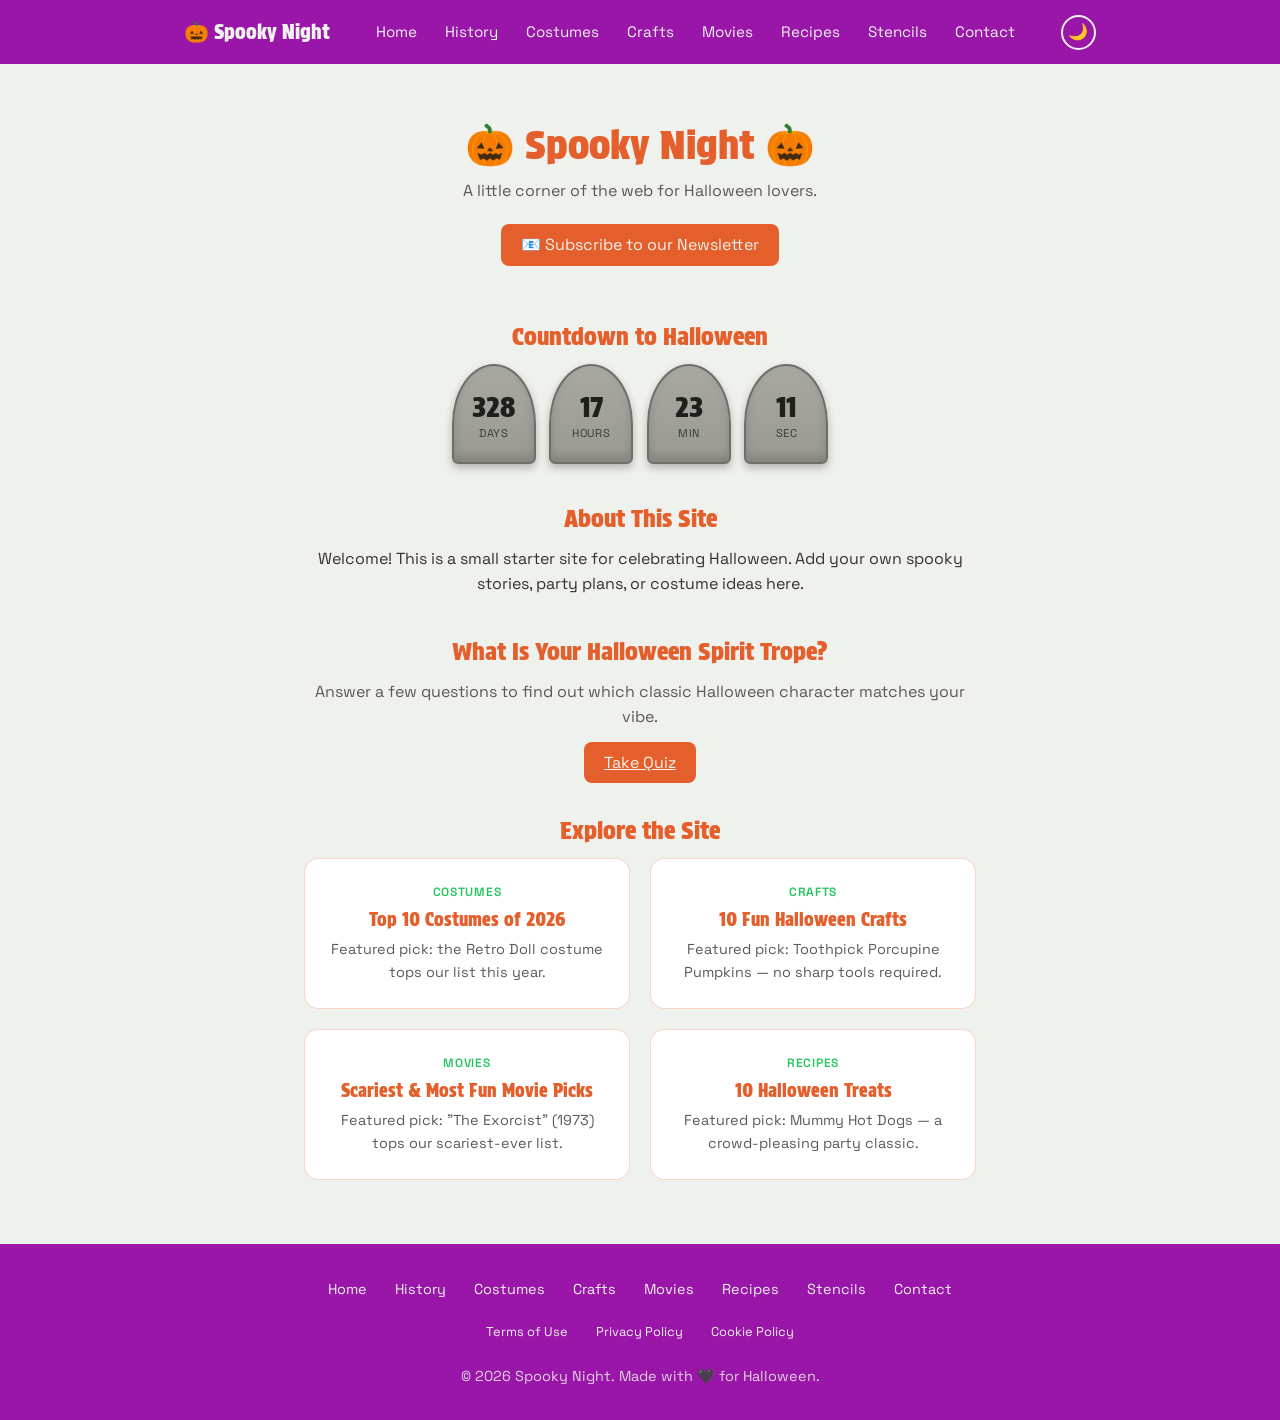
==== index.html @ fc669587 "Rename craft to Toothpick Porcupine Pumpkins to match its photo Updated the title and description on" ====
<!DOCTYPE html>
<html lang="en">
<head>
  <meta charset="UTF-8" />
  <meta name="viewport" content="width=device-width, initial-scale=1.0" />
  <title>Spooky Night</title>
  <link rel="icon" href="data:image/svg+xml,<svg xmlns=%22http://www.w3.org/2000/svg%22 viewBox=%220 0 100 100%22><text y=%22.9em%22 font-size=%2290%22>%F0%9F%8E%83</text></svg>" />
  <link rel="preconnect" href="https://fonts.googleapis.com" />
  <link rel="preconnect" href="https://fonts.gstatic.com" crossorigin />
  <link href="https://fonts.googleapis.com/css2?family=Protest+Strike&family=Space+Grotesk:wght@400;500;700&display=swap" rel="stylesheet" />
  <link rel="stylesheet" href="css/style.css" />
</head>
<body>
  <div class="floaters" aria-hidden="true">
    <span class="floater f1">🦇</span>
    <span class="floater f2">👻</span>
    <span class="floater f3">🦇</span>
    <span class="floater f4">🕸️</span>
    <span class="floater f5">👻</span>
  </div>

  <nav class="site-nav" aria-label="Primary">
    <div class="nav-inner">
      <a class="nav-brand" href="index.html">🎃 Spooky Night</a>
      <ul class="nav-links">
        <li><a href="index.html">Home</a></li>
        <li><a href="history.html">History</a></li>
        <li><a href="costumes.html">Costumes</a></li>
        <li><a href="crafts.html">Crafts</a></li>
        <li><a href="movies.html">Movies</a></li>
        <li><a href="recipes.html">Recipes</a></li>
        <li><a href="stencils.html">Stencils</a></li>
        <li><a href="contact.html">Contact</a></li>
      </ul>
      <button id="theme-toggle" class="theme-toggle" type="button" aria-label="Switch to dark mode">🌙</button>
    </div>
  </nav>

  <header class="hero">
    <h1>🎃 Spooky Night 🎃</h1>
    <p class="tagline">A little corner of the web for Halloween lovers.</p>
    <p style="margin-top: 1.25rem;">
      <button class="btn" type="button" data-open-newsletter>📧 Subscribe to our Newsletter</button>
    </p>
  </header>

  <main class="container">
    <section id="countdown">
      <h2>Countdown to Halloween</h2>
      <div class="countdown-tombstones">
        <div class="tombstone">
          <span class="tombstone-value" id="cd-days">00</span>
          <span class="tombstone-label">Days</span>
        </div>
        <div class="tombstone">
          <span class="tombstone-value" id="cd-hours">00</span>
          <span class="tombstone-label">Hours</span>
        </div>
        <div class="tombstone">
          <span class="tombstone-value" id="cd-minutes">00</span>
          <span class="tombstone-label">Min</span>
        </div>
        <div class="tombstone">
          <span class="tombstone-value" id="cd-seconds">00</span>
          <span class="tombstone-label">Sec</span>
        </div>
      </div>
      <p class="sr-only" id="countdown-sr" aria-live="polite" aria-atomic="true"></p>
    </section>

    <section id="about">
      <h2>About This Site</h2>
      <p>
        Welcome! This is a small starter site for celebrating Halloween.
        Add your own spooky stories, party plans, or costume ideas here.
      </p>
    </section>

    <section id="quiz" aria-labelledby="quiz-heading" style="text-align: center;">
      <h2 id="quiz-heading">What Is Your Halloween Spirit Trope?</h2>
      <p style="color: var(--muted); margin-bottom: 1.25rem;">
        Answer a few questions to find out which classic Halloween character matches your vibe.
      </p>
      <a class="btn" href="quiz.html">Take Quiz</a>
    </section>

    <section id="features" aria-labelledby="features-heading">
      <h2 id="features-heading">Explore the Site</h2>
      <div class="feature-grid">
        <a class="feature-card" href="costumes.html">
          <p class="feature-kicker">Costumes</p>
          <h3>Top 10 Costumes of 2026</h3>
          <p>Featured pick: the Retro Doll costume tops our list this year.</p>
        </a>
        <a class="feature-card" href="crafts.html">
          <p class="feature-kicker">Crafts</p>
          <h3>10 Fun Halloween Crafts</h3>
          <p>Featured pick: Toothpick Porcupine Pumpkins — no sharp tools required.</p>
        </a>
        <a class="feature-card" href="movies.html">
          <p class="feature-kicker">Movies</p>
          <h3>Scariest &amp; Most Fun Movie Picks</h3>
          <p>Featured pick: "The Exorcist" (1973) tops our scariest-ever list.</p>
        </a>
        <a class="feature-card" href="recipes.html">
          <p class="feature-kicker">Recipes</p>
          <h3>10 Halloween Treats</h3>
          <p>Featured pick: Mummy Hot Dogs — a crowd-pleasing party classic.</p>
        </a>
      </div>
    </section>
  </main>

  <footer>
    <div class="footer-inner">
      <ul class="footer-nav">
        <li><a href="index.html">Home</a></li>
        <li><a href="history.html">History</a></li>
        <li><a href="costumes.html">Costumes</a></li>
        <li><a href="crafts.html">Crafts</a></li>
        <li><a href="movies.html">Movies</a></li>
        <li><a href="recipes.html">Recipes</a></li>
        <li><a href="stencils.html">Stencils</a></li>
        <li><a href="contact.html">Contact</a></li>
      </ul>
      <ul class="footer-legal">
        <li><a href="terms.html">Terms of Use</a></li>
        <li><a href="privacy.html">Privacy Policy</a></li>
        <li><a href="cookies.html">Cookie Policy</a></li>
      </ul>
      <p class="footer-copyright">&copy; 2026 Spooky Night. Made with 🖤 for Halloween.</p>
    </div>
  </footer>

  <!-- Newsletter modal -->
  <div class="modal-overlay" id="newsletter-modal" role="dialog" aria-modal="true" aria-labelledby="newsletter-heading" hidden>
    <div class="modal-box">
      <button class="modal-close" id="newsletter-close" type="button" aria-label="Close newsletter signup">✕</button>
      <h2 id="newsletter-heading">Join the Spooky Night newsletter</h2>
      <p>Get costume ideas, recipes, and party tips in your inbox every October.</p>

      <form id="newsletter-form" novalidate>
        <div class="form-field">
          <label for="newsletter-name">Name</label>
          <input type="text" id="newsletter-name" name="name" autocomplete="name" required />
        </div>
        <div class="form-field">
          <label for="newsletter-email">Email</label>
          <input type="email" id="newsletter-email" name="email" autocomplete="email" required />
        </div>
        <button class="btn" type="submit">Subscribe</button>
      </form>

      <div class="form-success" id="newsletter-success" hidden>
        Thanks! You're on the list — keep an eye on your inbox. 🎃
      </div>
    </div>
  </div>

  <script src="js/script.js"></script>
  <script src="js/site.js"></script>
</body>
</html>
---- css/style.css ----
/* ---------- Theme tokens ---------- */
:root {
  /* Light mode (default) */
  --bg: #eff1ed;
  --nav-bg: #9a16a9;
  --nav-text: #eff1ed;
  --nav-highlight: #e45f2b;
  --nav-highlight-text: #a0e548;
  --heading: #e45f2b;
  --text: #333333;
  --muted: #5a5a55;
  --card-bg: #ffffff;
  --card-border: rgba(228, 95, 43, 0.25);
  --ring: #22c55e;
  --overlay: rgba(20, 20, 15, 0.55);

  --font-heading: "Protest Strike", "Segoe UI", system-ui, sans-serif;
  --font-body: "Space Grotesk", "Segoe UI", system-ui, sans-serif;
}

/* Dark mode: follows system preference by default */
@media (prefers-color-scheme: dark) {
  :root:not([data-theme="light"]) {
    --bg: #15170f;
    --nav-bg: #5c1568;
    --nav-text: #eff1ed;
    --nav-highlight: #ff7a3d;
    --nav-highlight-text: #c8f08a;
    --heading: #ff8a52;
    --text: #e4e4e0;
    --muted: #b3b2a8;
    --card-bg: #1f2217;
    --card-border: rgba(255, 122, 61, 0.3);
    --ring: #22c55e;
    --overlay: rgba(0, 0, 0, 0.65);
  }
}

/* Dark mode: explicit user toggle wins either direction */
:root[data-theme="dark"] {
  --bg: #15170f;
  --nav-bg: #5c1568;
  --nav-text: #eff1ed;
  --nav-highlight: #ff7a3d;
  --nav-highlight-text: #c8f08a;
  --heading: #ff8a52;
  --text: #e4e4e0;
  --muted: #b3b2a8;
  --card-bg: #1f2217;
  --card-border: rgba(255, 122, 61, 0.3);
  --ring: #22c55e;
  --overlay: rgba(0, 0, 0, 0.65);
}

/* ---------- Reset ---------- */
* {
  box-sizing: border-box;
  margin: 0;
  padding: 0;
}

html {
  scroll-behavior: smooth;
}

body {
  font-family: var(--font-body);
  background-color: var(--bg);
  color: var(--text);
  line-height: 1.6;
  transition: background-color 0.2s ease, color 0.2s ease;
}

h1, h2, h3, h4 {
  font-family: var(--font-heading);
  font-weight: 400;
  color: var(--heading);
  line-height: 1.25;
}

a {
  color: inherit;
}

img {
  max-width: 100%;
  display: block;
}

.container {
  max-width: 960px;
  margin: 0 auto;
  padding: 0 1.5rem;
}

/* ---------- Buttons (press-down effect everywhere) ---------- */
.btn {
  font-family: var(--font-body);
  font-size: 1rem;
  cursor: pointer;
  border: none;
  border-radius: 0.5rem;
  padding: 0.65rem 1.25rem;
  background: var(--heading);
  color: var(--bg);
  transition: transform 0.1s ease, box-shadow 0.15s ease, opacity 0.15s ease;
}

.btn:hover {
  opacity: 0.9;
}

.btn:active {
  transform: scale(0.95);
}

.btn:focus-visible {
  outline: 3px solid var(--ring);
  outline-offset: 2px;
}

.btn-secondary {
  background: transparent;
  color: var(--heading);
  border: 2px solid var(--heading);
}

/* ---------- Navigation ---------- */
.site-nav {
  background: var(--nav-bg);
  position: sticky;
  top: 0;
  z-index: 50;
}

.nav-inner {
  max-width: 960px;
  margin: 0 auto;
  padding: 0.85rem 1.5rem;
  display: flex;
  align-items: center;
  justify-content: space-between;
  gap: 1rem;
  flex-wrap: wrap;
}

.nav-brand {
  font-family: var(--font-heading);
  color: var(--nav-text);
  font-size: 1.25rem;
  text-decoration: none;
  white-space: nowrap;
}

.nav-links {
  list-style: none;
  display: flex;
  flex-wrap: wrap;
  gap: 0.35rem 0.35rem;
  align-items: center;
}

.nav-links a {
  display: inline-block;
  text-decoration: none;
  color: var(--nav-text);
  font-size: 0.95rem;
  padding: 0.4rem 0.7rem;
  border-radius: 0.4rem;
  transition: background-color 0.15s ease, color 0.15s ease;
}

.nav-links a:hover,
.nav-links a:focus-visible,
.nav-links a:active {
  background: var(--nav-highlight);
  color: var(--nav-highlight-text);
  font-weight: 600;
}

.theme-toggle {
  background: transparent;
  border: 2px solid var(--nav-text);
  color: var(--nav-text);
  border-radius: 999px;
  width: 2.2rem;
  height: 2.2rem;
  font-size: 1rem;
  line-height: 1;
  cursor: pointer;
  transition: transform 0.1s ease, background-color 0.15s ease;
}

.theme-toggle:hover {
  background: rgba(255, 255, 255, 0.2);
}

.theme-toggle:active {
  transform: scale(0.95);
}

/* ---------- Hero ---------- */
.hero {
  text-align: center;
  padding: 3.5rem 1.5rem 2rem;
  position: relative;
  z-index: 1;
}

.hero h1 {
  font-size: 2.5rem;
}

.tagline {
  color: var(--muted);
  margin-top: 0.5rem;
}

.page-hero {
  text-align: center;
  padding: 3rem 1.5rem 1.5rem;
}

.page-hero h1 {
  font-size: 2.1rem;
}

.page-hero p {
  color: var(--muted);
  max-width: 640px;
  margin: 0.5rem auto 0;
}

/* ---------- Main / sections ---------- */
main {
  position: relative;
  z-index: 1;
}

main.container,
main.page-content {
  max-width: 720px;
  margin: 0 auto;
  padding: 1.5rem;
}

section {
  margin-bottom: 2.5rem;
}

section h2 {
  margin-bottom: 0.75rem;
}

#countdown,
#about,
#features {
  text-align: center;
}

.sr-only {
  position: absolute;
  width: 1px;
  height: 1px;
  padding: 0;
  margin: -1px;
  overflow: hidden;
  clip: rect(0, 0, 0, 0);
  white-space: nowrap;
  border: 0;
}

.countdown-tombstones {
  display: flex;
  justify-content: center;
  flex-wrap: wrap;
  gap: 0.85rem;
}

.tombstone {
  --stone: #9a9a92;
  --stone-dark: #6f6f68;
  width: 84px;
  min-height: 100px;
  background: linear-gradient(180deg, #a8a8a0, var(--stone));
  border: 2px solid var(--stone-dark);
  border-radius: 50% 50% 6px 6px / 60px 60px 6px 6px;
  display: flex;
  flex-direction: column;
  align-items: center;
  justify-content: center;
  gap: 0.2rem;
  padding: 1.35rem 0.5rem 0.75rem;
  box-shadow: inset 0 -6px 10px rgba(0, 0, 0, 0.15), 0 4px 8px rgba(0, 0, 0, 0.25);
}

.tombstone-value {
  font-family: var(--font-heading);
  font-size: 1.7rem;
  color: #201f1c;
  line-height: 1;
}

.tombstone-label {
  font-size: 0.7rem;
  text-transform: uppercase;
  letter-spacing: 0.05em;
  color: #3a3a36;
}

@media (max-width: 480px) {
  .tombstone {
    width: 70px;
    min-height: 88px;
  }

  .tombstone-value {
    font-size: 1.4rem;
  }
}

/* ---------- Footer (styled to match the nav) ---------- */
footer {
  background: var(--nav-bg);
  color: var(--nav-text);
  text-align: center;
  padding: 1.75rem 1.5rem 2rem;
  font-size: 0.9rem;
  position: relative;
  z-index: 1;
}

.footer-inner {
  max-width: 960px;
  margin: 0 auto;
}

.footer-nav,
.footer-legal {
  list-style: none;
  display: flex;
  flex-wrap: wrap;
  justify-content: center;
  gap: 0.35rem;
}

.footer-nav {
  margin-bottom: 0.5rem;
}

.footer-legal {
  margin-bottom: 1rem;
  font-size: 0.8rem;
}

.footer-nav a,
.footer-legal a {
  display: inline-block;
  text-decoration: none;
  color: var(--nav-text);
  padding: 0.4rem 0.7rem;
  border-radius: 0.4rem;
  transition: background-color 0.15s ease, color 0.15s ease;
}

.footer-nav a:hover,
.footer-nav a:focus-visible,
.footer-nav a:active,
.footer-legal a:hover,
.footer-legal a:focus-visible,
.footer-legal a:active {
  background: var(--nav-highlight);
  color: var(--nav-highlight-text);
  font-weight: 600;
}

.footer-copyright {
  opacity: 0.85;
}

/* ---------- Costume idea / generic cards ---------- */
.costume-grid {
  list-style: none;
  display: grid;
  grid-template-columns: repeat(auto-fit, minmax(140px, 1fr));
  gap: 1rem;
}

.costume-card {
  background: var(--card-bg);
  border: 1px solid var(--card-border);
  border-radius: 0.75rem;
  padding: 1.25rem 1rem;
  text-align: center;
}

.costume-emoji {
  font-size: 2rem;
  display: block;
  margin-bottom: 0.5rem;
}

.costume-card h3 {
  font-size: 1rem;
  margin-bottom: 0.4rem;
  color: var(--text);
}

.costume-card p {
  color: var(--muted);
  font-size: 0.85rem;
}

/* ---------- Feature cards (with green ring-glow on hover) ---------- */
.feature-grid {
  display: grid;
  grid-template-columns: repeat(auto-fit, minmax(220px, 1fr));
  gap: 1.25rem;
}

.feature-card {
  display: block;
  background: var(--card-bg);
  border: 1px solid var(--card-border);
  border-radius: 0.9rem;
  padding: 1.5rem;
  text-decoration: none;
  color: var(--text);
  transition: box-shadow 0.2s ease, transform 0.2s ease;
}

.feature-card:hover,
.feature-card:focus-visible {
  transform: translateY(-2px);
  /* ring + ring-offset effect */
  box-shadow:
    0 0 0 4px var(--bg),
    0 0 0 8px var(--ring),
    0 0 24px 6px rgba(34, 197, 94, 0.55);
  outline: none;
}

.feature-card .feature-kicker {
  text-transform: uppercase;
  letter-spacing: 0.06em;
  font-size: 0.75rem;
  color: var(--ring);
  font-weight: 600;
  margin-bottom: 0.4rem;
}

.feature-card h3 {
  font-size: 1.15rem;
  margin-bottom: 0.4rem;
}

.feature-card p {
  color: var(--muted);
  font-size: 0.9rem;
}

/* ---------- Newsletter modal ---------- */
.modal-overlay {
  position: fixed;
  inset: 0;
  background: var(--overlay);
  display: flex;
  align-items: center;
  justify-content: center;
  padding: 1rem;
  z-index: 100;
}

.modal-overlay[hidden] {
  display: none;
}

.modal-box {
  background: var(--card-bg);
  border: 1px solid var(--card-border);
  border-radius: 1rem;
  padding: 2rem;
  max-width: 400px;
  width: 100%;
  position: relative;
}

.modal-close {
  position: absolute;
  top: 0.75rem;
  right: 0.75rem;
  background: transparent;
  border: none;
  font-size: 1.25rem;
  cursor: pointer;
  color: var(--muted);
  width: 2rem;
  height: 2rem;
  border-radius: 999px;
  transition: transform 0.1s ease, background-color 0.15s ease;
}

.modal-close:hover {
  background: var(--card-border);
}

.modal-close:active {
  transform: scale(0.95);
}

.modal-box h2 {
  margin-bottom: 0.5rem;
  font-size: 1.4rem;
}

.modal-box p {
  color: var(--muted);
  font-size: 0.9rem;
  margin-bottom: 1.25rem;
}

/* ---------- Forms ---------- */
.form-field {
  margin-bottom: 1rem;
  text-align: left;
}

.form-field label {
  display: block;
  font-size: 0.85rem;
  margin-bottom: 0.35rem;
  color: var(--text);
}

.form-field input[type="text"],
.form-field input[type="email"] {
  width: 100%;
  padding: 0.6rem 0.75rem;
  border-radius: 0.5rem;
  border: 1px solid var(--card-border);
  background: var(--bg);
  color: var(--text);
  font-family: var(--font-body);
  font-size: 0.95rem;
}

.form-field input:focus-visible {
  outline: 2px solid var(--ring);
  outline-offset: 1px;
}

.form-checkbox {
  display: flex;
  align-items: center;
  gap: 0.5rem;
  margin-bottom: 1.25rem;
  font-size: 0.85rem;
}

.form-checkbox input {
  width: 1.1rem;
  height: 1.1rem;
}

.form-success {
  background: var(--card-bg);
  border: 1px solid var(--ring);
  border-radius: 0.75rem;
  padding: 1rem;
  margin-top: 1rem;
  font-size: 0.9rem;
}

.form-success[hidden] {
  display: none;
}

/* ---------- Quiz ---------- */
.quiz-question {
  border: none;
  margin-bottom: 1.75rem;
}

.quiz-question legend {
  font-family: var(--font-heading);
  color: var(--heading);
  font-size: 1.05rem;
  margin-bottom: 0.6rem;
  padding: 0;
}

.quiz-options {
  display: grid;
  gap: 0.5rem;
}

.quiz-option {
  display: block;
}

.quiz-option input {
  position: absolute;
  opacity: 0;
  width: 1px;
  height: 1px;
}

.quiz-option span {
  display: block;
  padding: 0.6rem 0.85rem;
  border-radius: 0.5rem;
  border: 1px solid var(--card-border);
  background: var(--card-bg);
  font-size: 0.9rem;
  cursor: pointer;
  transition: border-color 0.15s ease, box-shadow 0.15s ease;
}

.quiz-option input:checked + span {
  border-color: var(--ring);
  box-shadow: 0 0 0 2px var(--ring);
}

.quiz-option input:focus-visible + span {
  outline: 2px solid var(--ring);
  outline-offset: 2px;
}

#quiz-result {
  background: var(--card-bg);
  border: 1px solid var(--ring);
  border-radius: 0.9rem;
  padding: 1.5rem;
  text-align: center;
}

#quiz-result[hidden] {
  display: none;
}

#quiz-result h3 {
  font-size: 1.3rem;
  margin-bottom: 0.5rem;
}

/* ---------- List pages (costumes, crafts, movies, recipes, stencils) ---------- */
.item-list {
  display: grid;
  gap: 1.5rem;
}

.item-card {
  display: grid;
  grid-template-columns: 140px 1fr;
  gap: 1rem;
  align-items: start;
  background: var(--card-bg);
  border: 1px solid var(--card-border);
  border-radius: 0.85rem;
  padding: 1rem;
}

.item-rank {
  font-family: var(--font-heading);
  color: var(--ring);
  font-size: 0.85rem;
}

.item-card h3 {
  font-size: 1.05rem;
  margin: 0.15rem 0 0.35rem;
}

.item-card p {
  font-size: 0.9rem;
  color: var(--muted);
}

.img-placeholder {
  aspect-ratio: 1 / 1;
  width: 100%;
  border-radius: 0.6rem;
  border: 2px dashed var(--card-border);
  display: flex;
  align-items: center;
  justify-content: center;
  text-align: center;
  font-size: 0.7rem;
  color: var(--muted);
  background: var(--bg);
  padding: 0.5rem;
}

.stencil-card .img-placeholder {
  background: var(--bg);
}

.item-image {
  aspect-ratio: 1 / 1;
  width: 100%;
  object-fit: cover;
  border-radius: 0.6rem;
  border: 1px solid var(--card-border);
}

.article-figure img {
  aspect-ratio: 16 / 9;
  width: 100%;
  object-fit: cover;
  border-radius: 0.6rem;
}

.stencil-svg-box {
  aspect-ratio: 1 / 1;
  width: 100%;
  border-radius: 0.6rem;
  border: 1px solid var(--card-border);
  background: var(--bg);
  padding: 0.4rem;
}

.stencil-svg-box svg {
  width: 100%;
  height: 100%;
}

article.page-article {
  max-width: 680px;
  margin: 0 auto;
}

article.page-article h2 {
  margin-top: 2rem;
}

article.page-article p {
  margin-bottom: 1rem;
}

.article-figure {
  margin: 1.5rem 0;
}

.article-figure figcaption {
  font-size: 0.8rem;
  color: var(--muted);
  margin-top: 0.4rem;
  text-align: center;
}

/* ---------- Floating background decorations ---------- */
.floaters {
  position: fixed;
  inset: 0;
  overflow: hidden;
  pointer-events: none;
  z-index: 0;
}

.floater {
  position: absolute;
  bottom: -10%;
  font-size: 1.75rem;
  opacity: 0.35;
  animation: float-up linear infinite;
}

.f1 { left: 8%;  animation-duration: 14s; animation-delay: 0s; }
.f2 { left: 25%; animation-duration: 18s; animation-delay: 2s; }
.f3 { left: 50%; animation-duration: 12s; animation-delay: 4s; }
.f4 { left: 70%; animation-duration: 20s; animation-delay: 1s; }
.f5 { left: 88%; animation-duration: 16s; animation-delay: 6s; }

@keyframes float-up {
  from {
    transform: translateY(0) rotate(0deg);
    opacity: 0;
  }
  10% {
    opacity: 0.35;
  }
  90% {
    opacity: 0.35;
  }
  to {
    transform: translateY(-110vh) rotate(20deg);
    opacity: 0;
  }
}

@media (prefers-reduced-motion: reduce) {
  .floater {
    animation: none;
    display: none;
  }
}

/* ---------- Responsive ---------- */
@media (max-width: 640px) {
  .item-card {
    grid-template-columns: 90px 1fr;
  }

  .hero h1 {
    font-size: 2rem;
  }
}
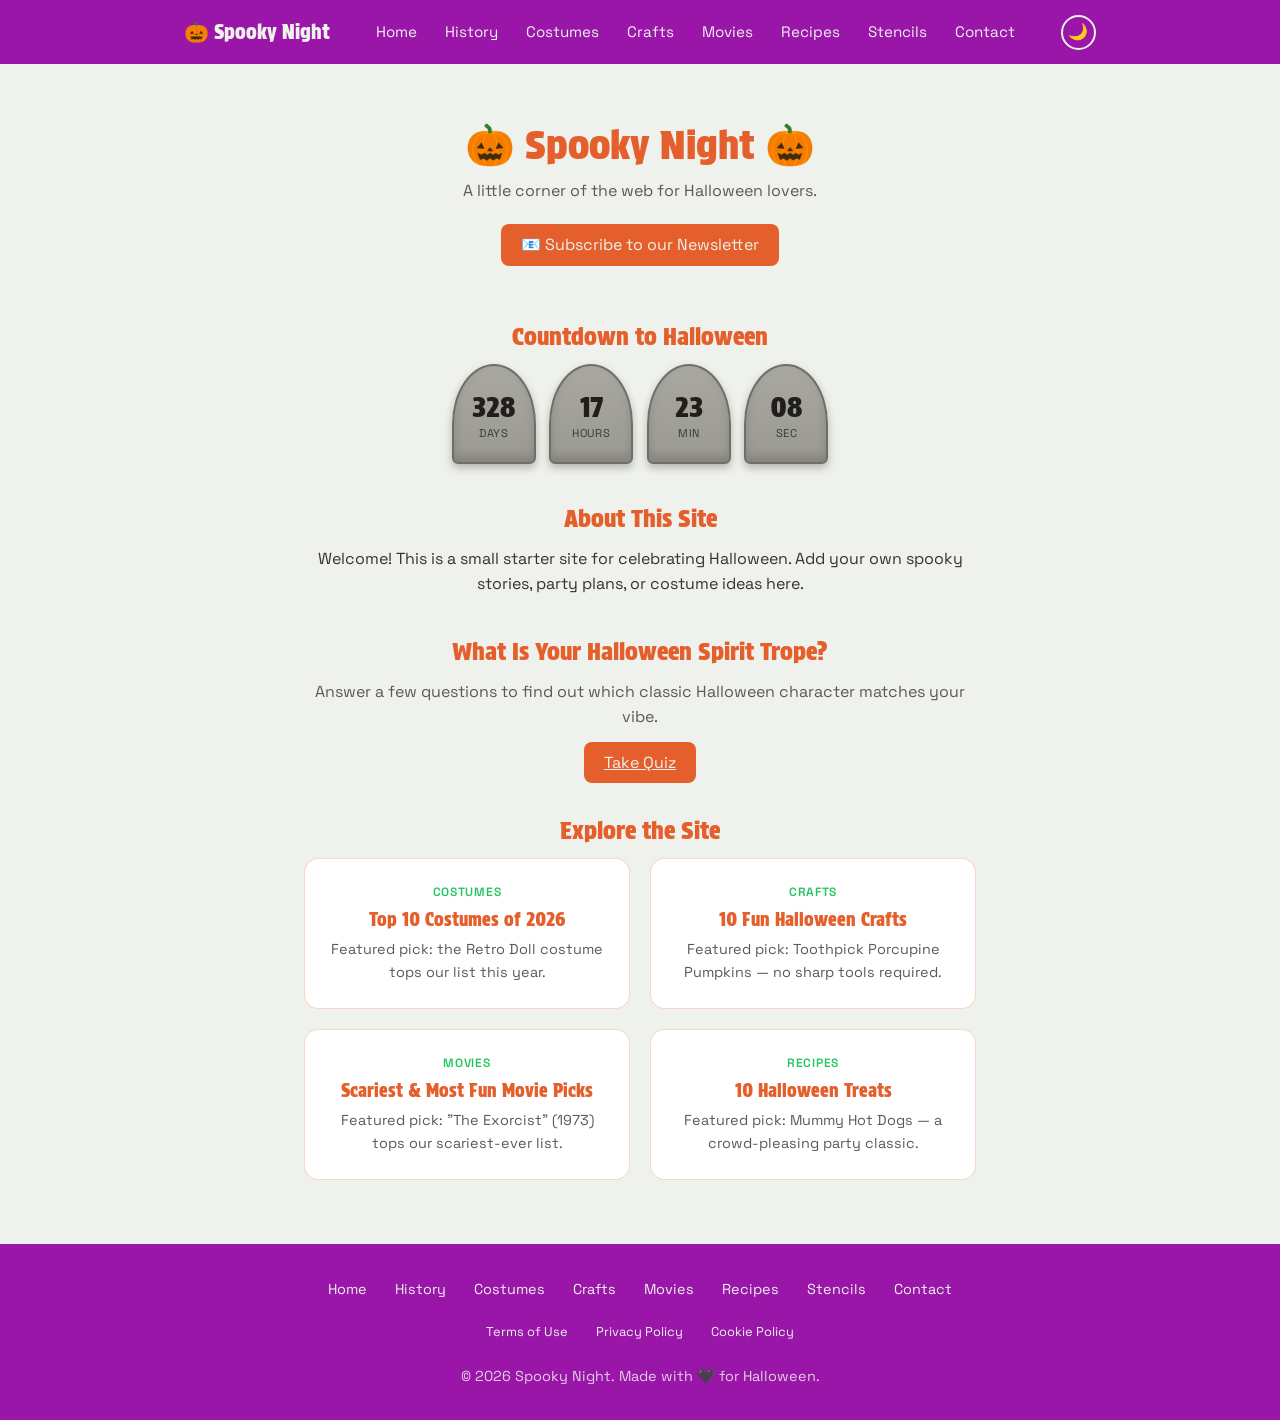
==== commit 2a9818f8: "Replace pumpkin favicon with a hand-drawn cauldron icon Replaced the emoji-based favicon with a smal" ====
--- a/index.html
+++ b/index.html
@@ -4,7 +4,8 @@
   <meta charset="UTF-8" />
   <meta name="viewport" content="width=device-width, initial-scale=1.0" />
   <title>Spooky Night</title>
-  <link rel="icon" href="data:image/svg+xml,<svg xmlns=%22http://www.w3.org/2000/svg%22 viewBox=%220 0 100 100%22><text y=%22.9em%22 font-size=%2290%22>%F0%9F%8E%83</text></svg>" />
+
+  <link rel="icon" href="data:image/svg+xml,<svg xmlns='http://www.w3.org/2000/svg' viewBox='0 0 100 100'><rect x='30' y='84' width='7' height='12' rx='2' fill='%23222222'/><rect x='45' y='86' width='7' height='12' rx='2' fill='%23222222'/><rect x='60' y='84' width='7' height='12' rx='2' fill='%23222222'/><path d='M16 46 Q4 46 8 34' stroke='%23222222' stroke-width='6' fill='none' stroke-linecap='round'/><path d='M84 46 Q96 46 92 34' stroke='%23222222' stroke-width='6' fill='none' stroke-linecap='round'/><ellipse cx='50' cy='62' rx='32' ry='26' fill='%23222222'/><ellipse cx='50' cy='40' rx='28' ry='8' fill='%2344c95a'/><circle cx='38' cy='24' r='5' fill='%2344c95a'/><circle cx='58' cy='18' r='6' fill='%2344c95a'/><circle cx='66' cy='30' r='4' fill='%2344c95a'/></svg>" />
   <link rel="preconnect" href="https://fonts.googleapis.com" />
   <link rel="preconnect" href="https://fonts.gstatic.com" crossorigin />
   <link href="https://fonts.googleapis.com/css2?family=Protest+Strike&family=Space+Grotesk:wght@400;500;700&display=swap" rel="stylesheet" />
--- a/css/style.css
+++ b/css/style.css
@@ -699,8 +699,15 @@
   aspect-ratio: 1 / 1;
   width: 100%;
   object-fit: cover;
+  object-position: center;
   border-radius: 0.6rem;
   border: 1px solid var(--card-border);
+}
+
+/* Portrait costume photos: crop from the bottom instead of the center
+   so faces/heads stay in frame. */
+.item-image-top {
+  object-position: top;
 }
 
 .article-figure img {
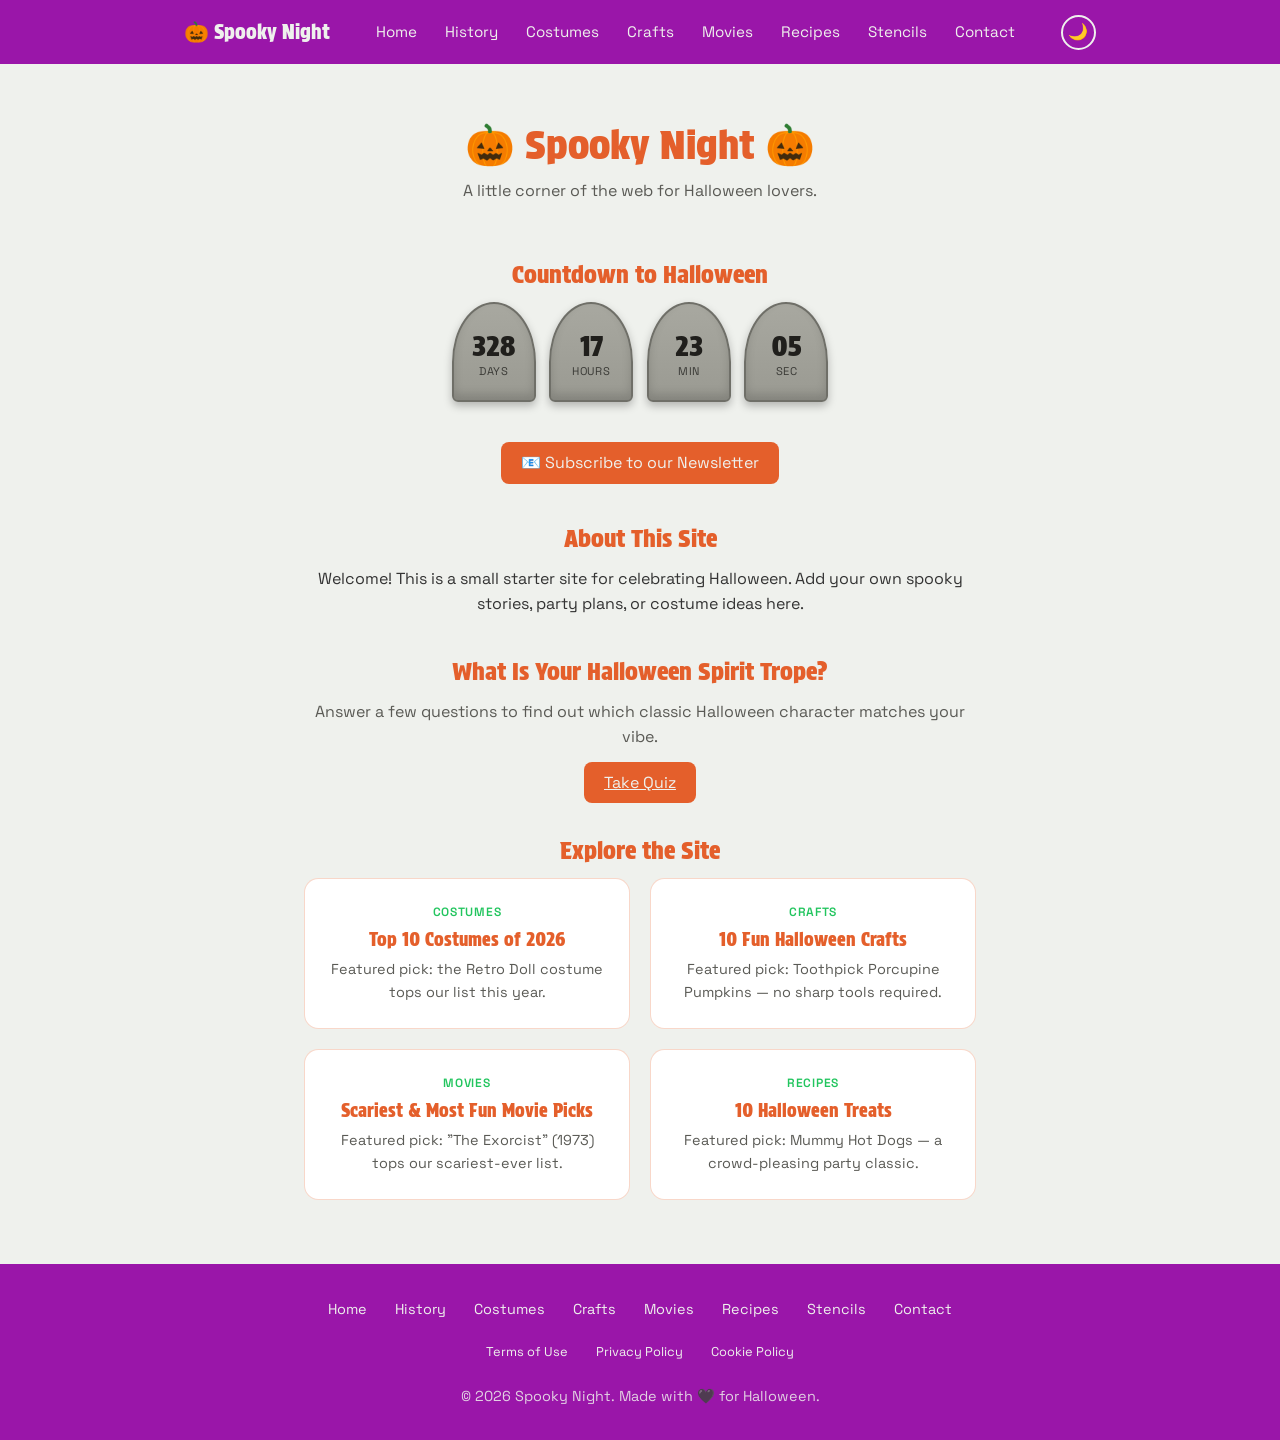
==== commit ac0ded60: "Move newsletter subscribe button between countdown and About section" ====
--- a/index.html
+++ b/index.html
@@ -40,9 +40,6 @@
   <header class="hero">
     <h1>🎃 Spooky Night 🎃</h1>
     <p class="tagline">A little corner of the web for Halloween lovers.</p>
-    <p style="margin-top: 1.25rem;">
-      <button class="btn" type="button" data-open-newsletter>📧 Subscribe to our Newsletter</button>
-    </p>
   </header>
 
   <main class="container">
@@ -68,6 +65,10 @@
       </div>
       <p class="sr-only" id="countdown-sr" aria-live="polite" aria-atomic="true"></p>
     </section>
+
+    <p style="text-align: center; margin-bottom: 2.5rem;">
+      <button class="btn" type="button" data-open-newsletter>📧 Subscribe to our Newsletter</button>
+    </p>
 
     <section id="about">
       <h2>About This Site</h2>
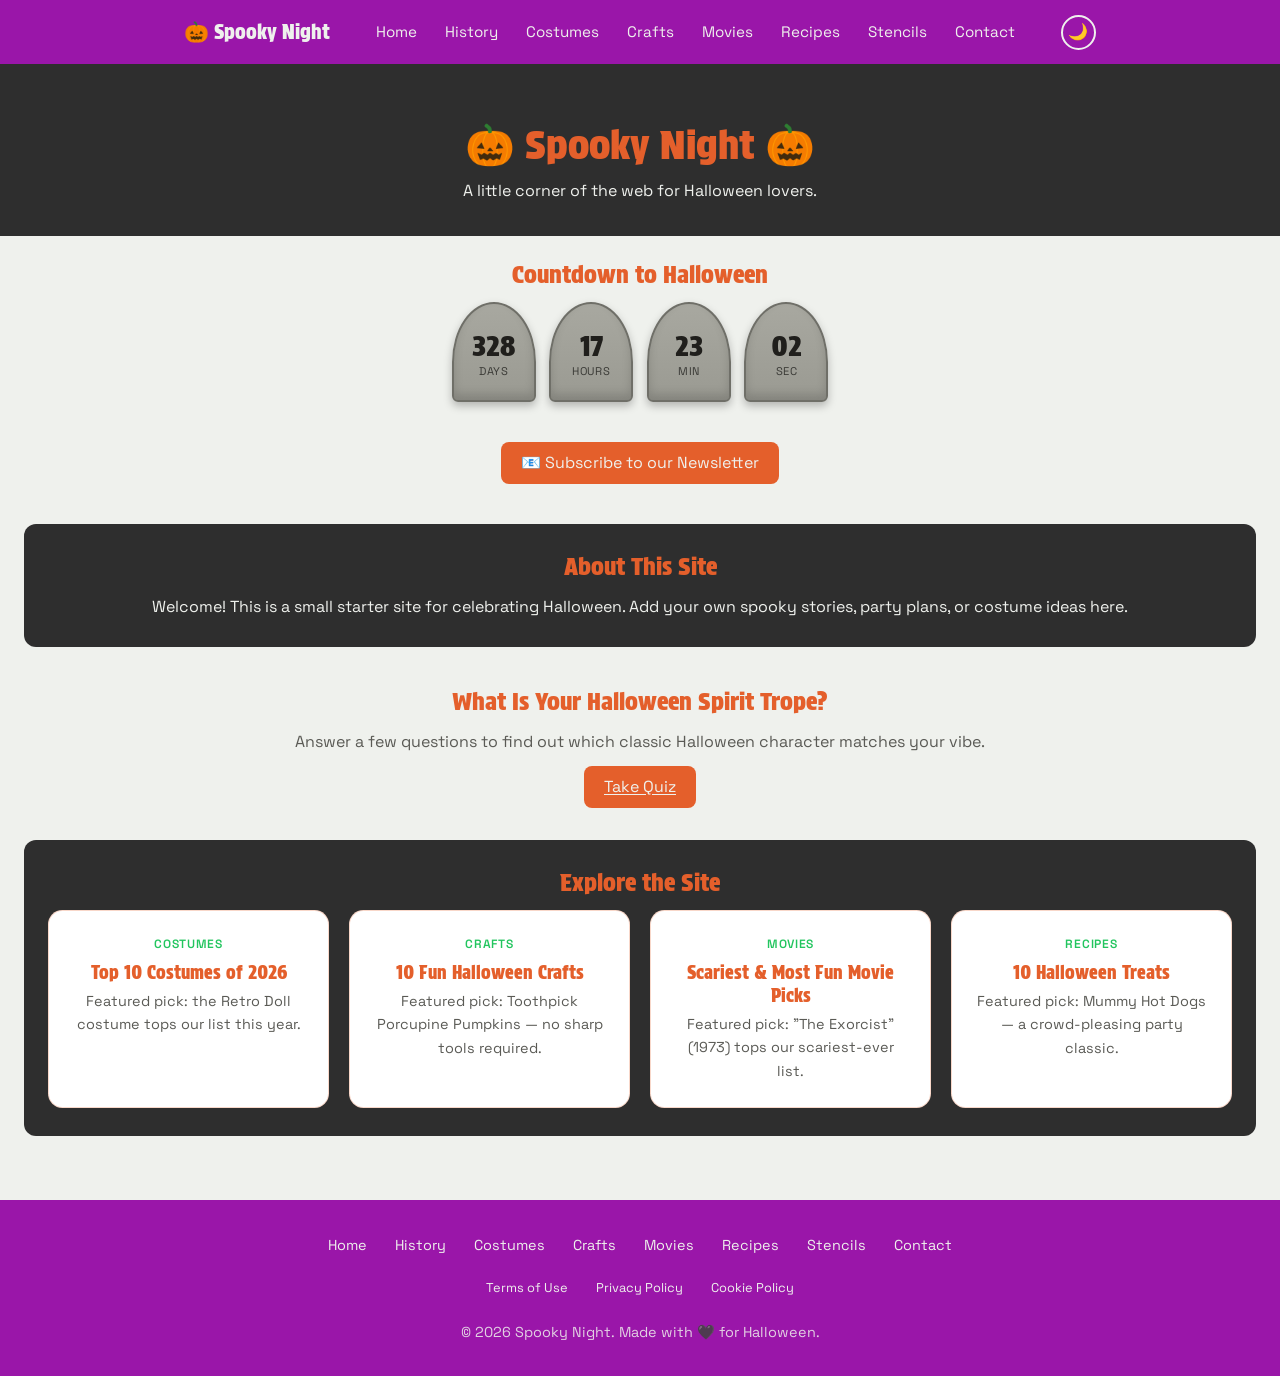
==== commit 6816c7e7: "Add green ring glow to Subscribe and Take Quiz buttons New .btn-glow modifier reuses the same ring +" ====
--- a/index.html
+++ b/index.html
@@ -67,7 +67,7 @@
     </section>
 
     <p style="text-align: center; margin-bottom: 2.5rem;">
-      <button class="btn" type="button" data-open-newsletter>📧 Subscribe to our Newsletter</button>
+      <button class="btn btn-glow" type="button" data-open-newsletter>📧 Subscribe to our Newsletter</button>
     </p>
 
     <section id="about">
@@ -83,7 +83,7 @@
       <p style="color: var(--muted); margin-bottom: 1.25rem;">
         Answer a few questions to find out which classic Halloween character matches your vibe.
       </p>
-      <a class="btn" href="quiz.html">Take Quiz</a>
+      <a class="btn btn-glow" href="quiz.html">Take Quiz</a>
     </section>
 
     <section id="features" aria-labelledby="features-heading">
--- a/css/style.css
+++ b/css/style.css
@@ -125,6 +125,16 @@
   border: 2px solid var(--heading);
 }
 
+.btn-glow:hover,
+.btn-glow:focus-visible {
+  /* ring + ring-offset effect, matching the feature card hover glow */
+  box-shadow:
+    0 0 0 4px var(--bg),
+    0 0 0 8px var(--ring),
+    0 0 24px 6px rgba(34, 197, 94, 0.55);
+  outline: none;
+}
+
 /* ---------- Navigation ---------- */
 .site-nav {
   background: var(--nav-bg);
@@ -205,6 +215,7 @@
   padding: 3.5rem 1.5rem 2rem;
   position: relative;
   z-index: 1;
+  background: #2e2e2e;
 }
 
 .hero h1 {
@@ -212,7 +223,7 @@
 }
 
 .tagline {
-  color: var(--muted);
+  color: #eff1ed;
   margin-top: 0.5rem;
 }
 
@@ -244,6 +255,13 @@
   padding: 1.5rem;
 }
 
+/* Homepage main has "container" only (not "page-content") -- let it use
+   the full page width instead of the 720px reading-width cap used by the
+   article/list pages. */
+main.container:not(.page-content) {
+  max-width: none;
+}
+
 section {
   margin-bottom: 2.5rem;
 }
@@ -256,6 +274,17 @@
 #about,
 #features {
   text-align: center;
+}
+
+#about,
+#features {
+  background: #2e2e2e;
+  padding: 1.75rem 1.5rem;
+  border-radius: 0.75rem;
+}
+
+#about p {
+  color: #eff1ed;
 }
 
 .sr-only {
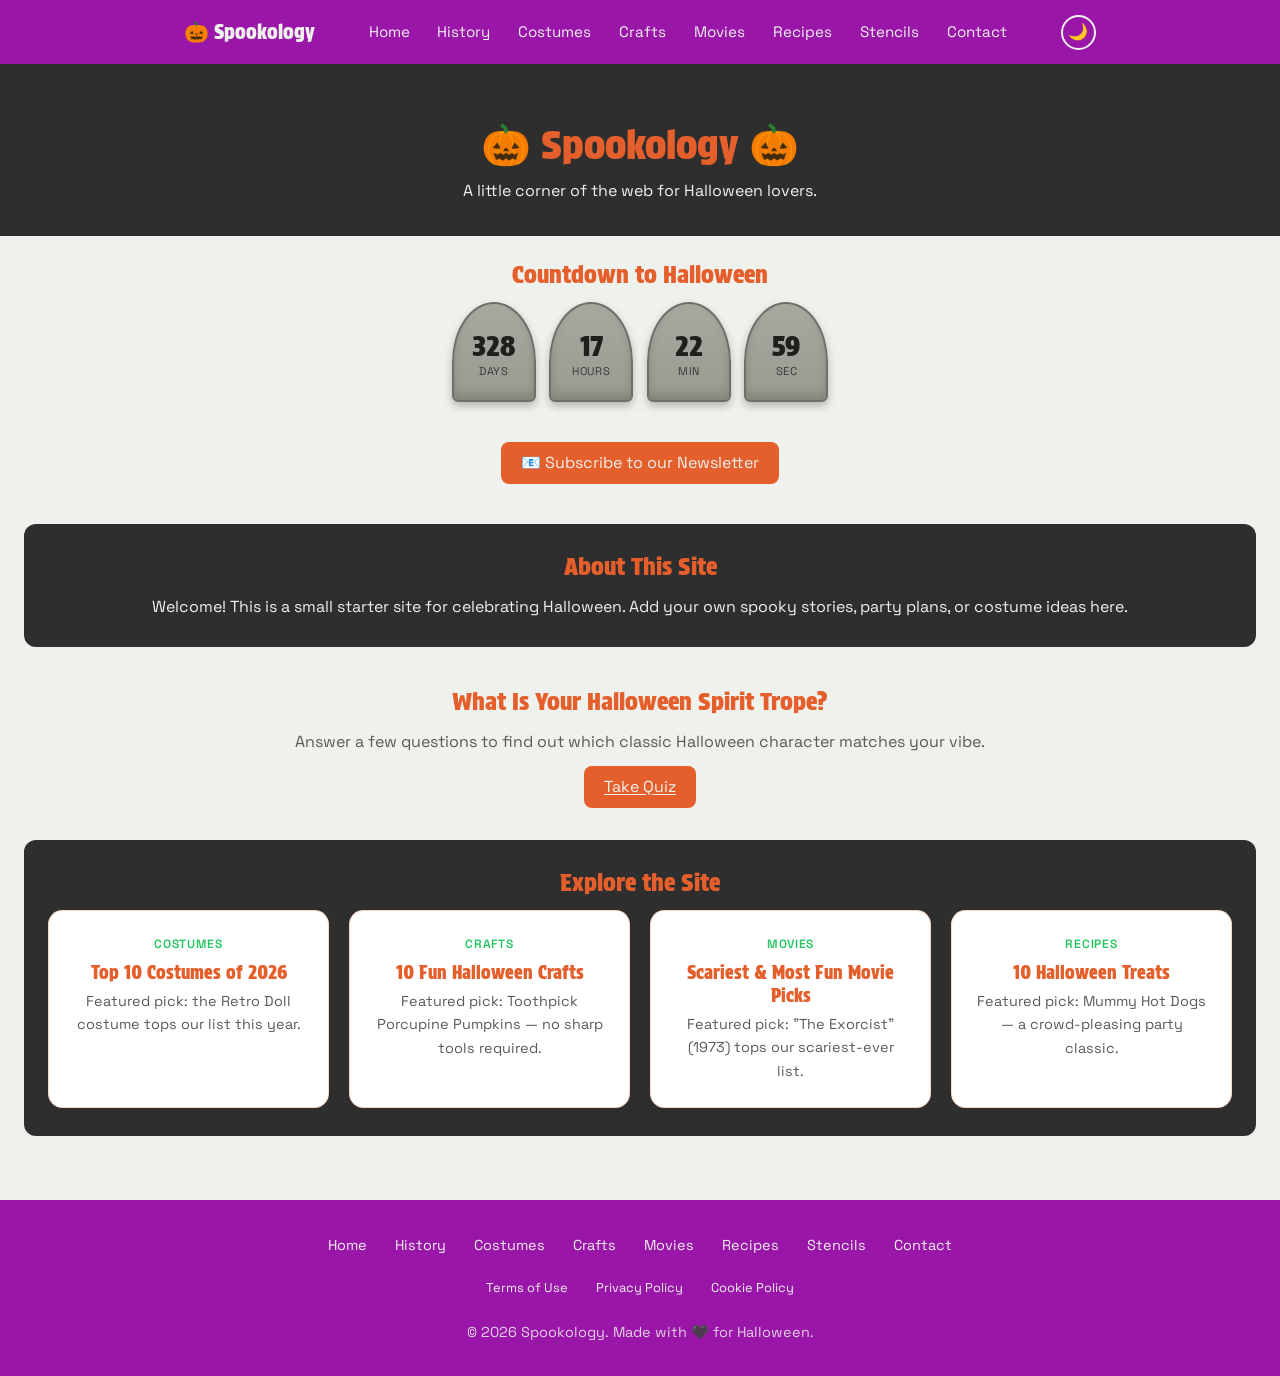
==== commit b8e3c455: "Rename site from Spooky Night to Spookology Replaces every occurrence across all 12 pages (titles, n" ====
--- a/index.html
+++ b/index.html
@@ -3,7 +3,7 @@
 <head>
   <meta charset="UTF-8" />
   <meta name="viewport" content="width=device-width, initial-scale=1.0" />
-  <title>Spooky Night</title>
+  <title>Spookology</title>
 
   <link rel="icon" href="data:image/svg+xml,<svg xmlns='http://www.w3.org/2000/svg' viewBox='0 0 100 100'><rect x='30' y='84' width='7' height='12' rx='2' fill='%23222222'/><rect x='45' y='86' width='7' height='12' rx='2' fill='%23222222'/><rect x='60' y='84' width='7' height='12' rx='2' fill='%23222222'/><path d='M16 46 Q4 46 8 34' stroke='%23222222' stroke-width='6' fill='none' stroke-linecap='round'/><path d='M84 46 Q96 46 92 34' stroke='%23222222' stroke-width='6' fill='none' stroke-linecap='round'/><ellipse cx='50' cy='62' rx='32' ry='26' fill='%23222222'/><ellipse cx='50' cy='40' rx='28' ry='8' fill='%2344c95a'/><circle cx='38' cy='24' r='5' fill='%2344c95a'/><circle cx='58' cy='18' r='6' fill='%2344c95a'/><circle cx='66' cy='30' r='4' fill='%2344c95a'/></svg>" />
   <link rel="preconnect" href="https://fonts.googleapis.com" />
@@ -22,7 +22,7 @@
 
   <nav class="site-nav" aria-label="Primary">
     <div class="nav-inner">
-      <a class="nav-brand" href="index.html">🎃 Spooky Night</a>
+      <a class="nav-brand" href="index.html">🎃 Spookology</a>
       <ul class="nav-links">
         <li><a href="index.html">Home</a></li>
         <li><a href="history.html">History</a></li>
@@ -38,7 +38,7 @@
   </nav>
 
   <header class="hero">
-    <h1>🎃 Spooky Night 🎃</h1>
+    <h1>🎃 Spookology 🎃</h1>
     <p class="tagline">A little corner of the web for Halloween lovers.</p>
   </header>
 
@@ -130,7 +130,7 @@
         <li><a href="privacy.html">Privacy Policy</a></li>
         <li><a href="cookies.html">Cookie Policy</a></li>
       </ul>
-      <p class="footer-copyright">&copy; 2026 Spooky Night. Made with 🖤 for Halloween.</p>
+      <p class="footer-copyright">&copy; 2026 Spookology. Made with 🖤 for Halloween.</p>
     </div>
   </footer>
 
@@ -138,7 +138,7 @@
   <div class="modal-overlay" id="newsletter-modal" role="dialog" aria-modal="true" aria-labelledby="newsletter-heading" hidden>
     <div class="modal-box">
       <button class="modal-close" id="newsletter-close" type="button" aria-label="Close newsletter signup">✕</button>
-      <h2 id="newsletter-heading">Join the Spooky Night newsletter</h2>
+      <h2 id="newsletter-heading">Join the Spookology newsletter</h2>
       <p>Get costume ideas, recipes, and party tips in your inbox every October.</p>
 
       <form id="newsletter-form" novalidate>
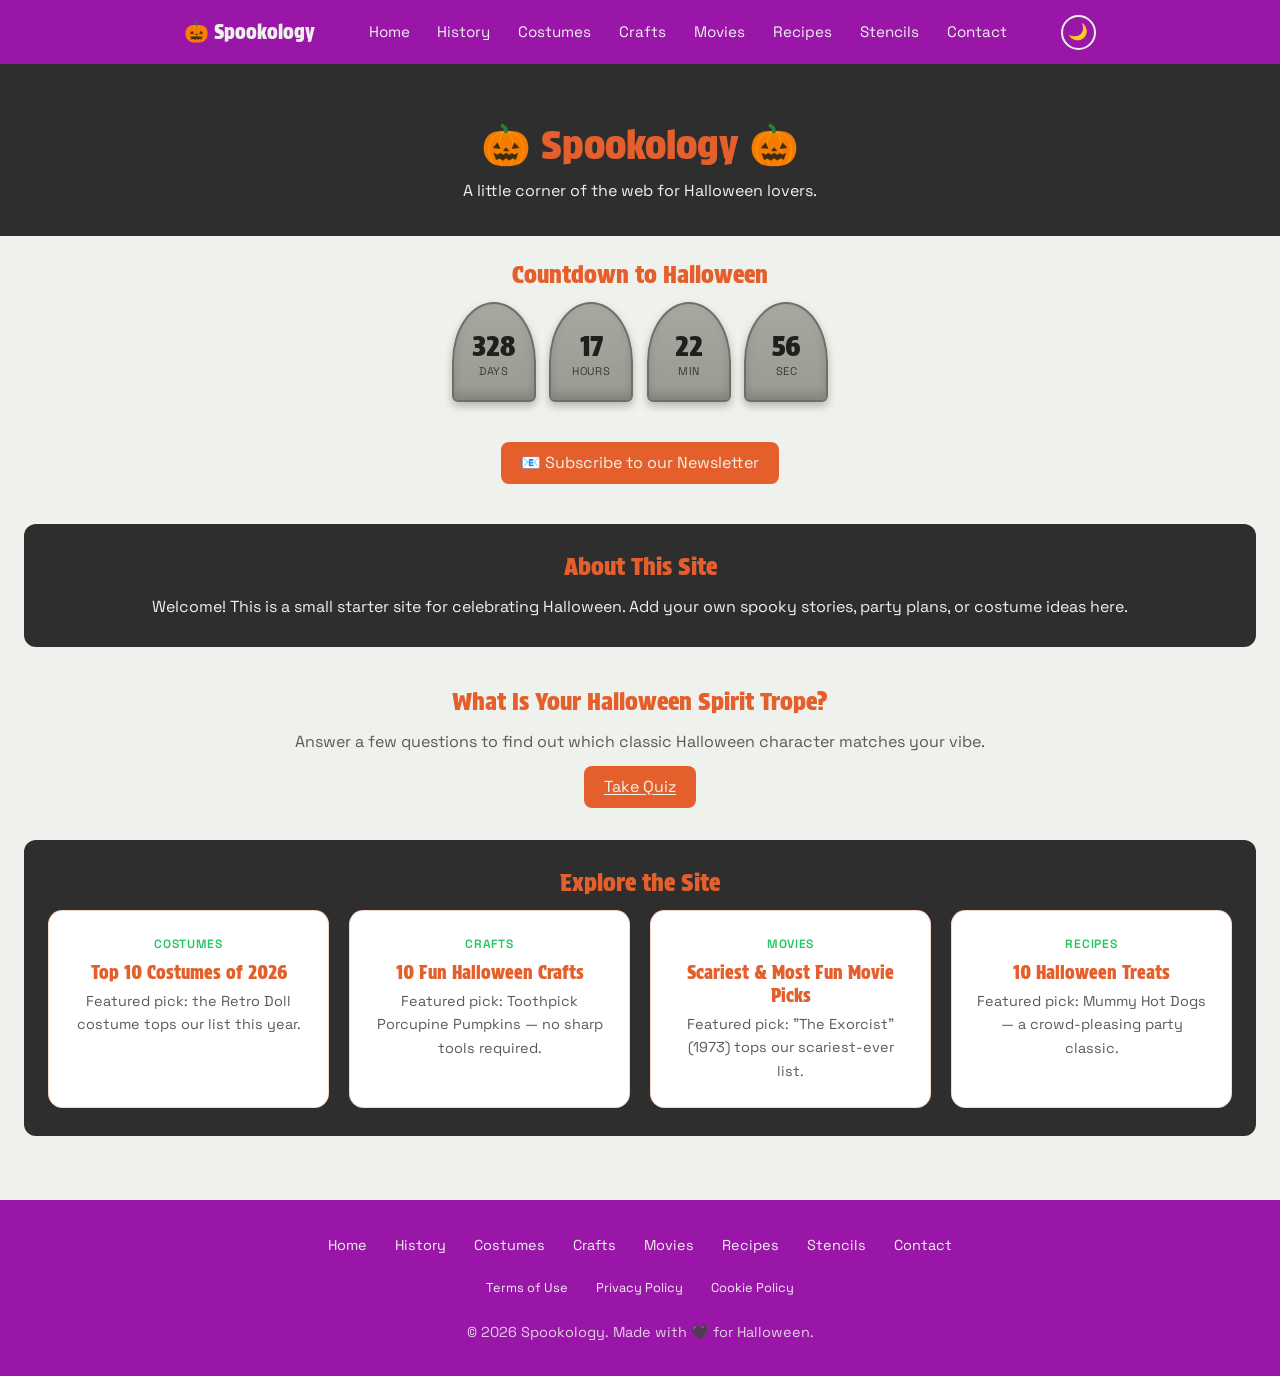
==== commit e1e67364: "Add Umami analytics tracking script to all pages Adds the Umami tracking script tag to <head> of eve" ====
--- a/index.html
+++ b/index.html
@@ -10,6 +10,7 @@
   <link rel="preconnect" href="https://fonts.gstatic.com" crossorigin />
   <link href="https://fonts.googleapis.com/css2?family=Protest+Strike&family=Space+Grotesk:wght@400;500;700&display=swap" rel="stylesheet" />
   <link rel="stylesheet" href="css/style.css" />
+  <script defer src="https://cloud.umami.is/script.js" data-website-id="c487c0b5-a89c-4c9a-8b67-4c334e9e8938"></script>
 </head>
 <body>
   <div class="floaters" aria-hidden="true">
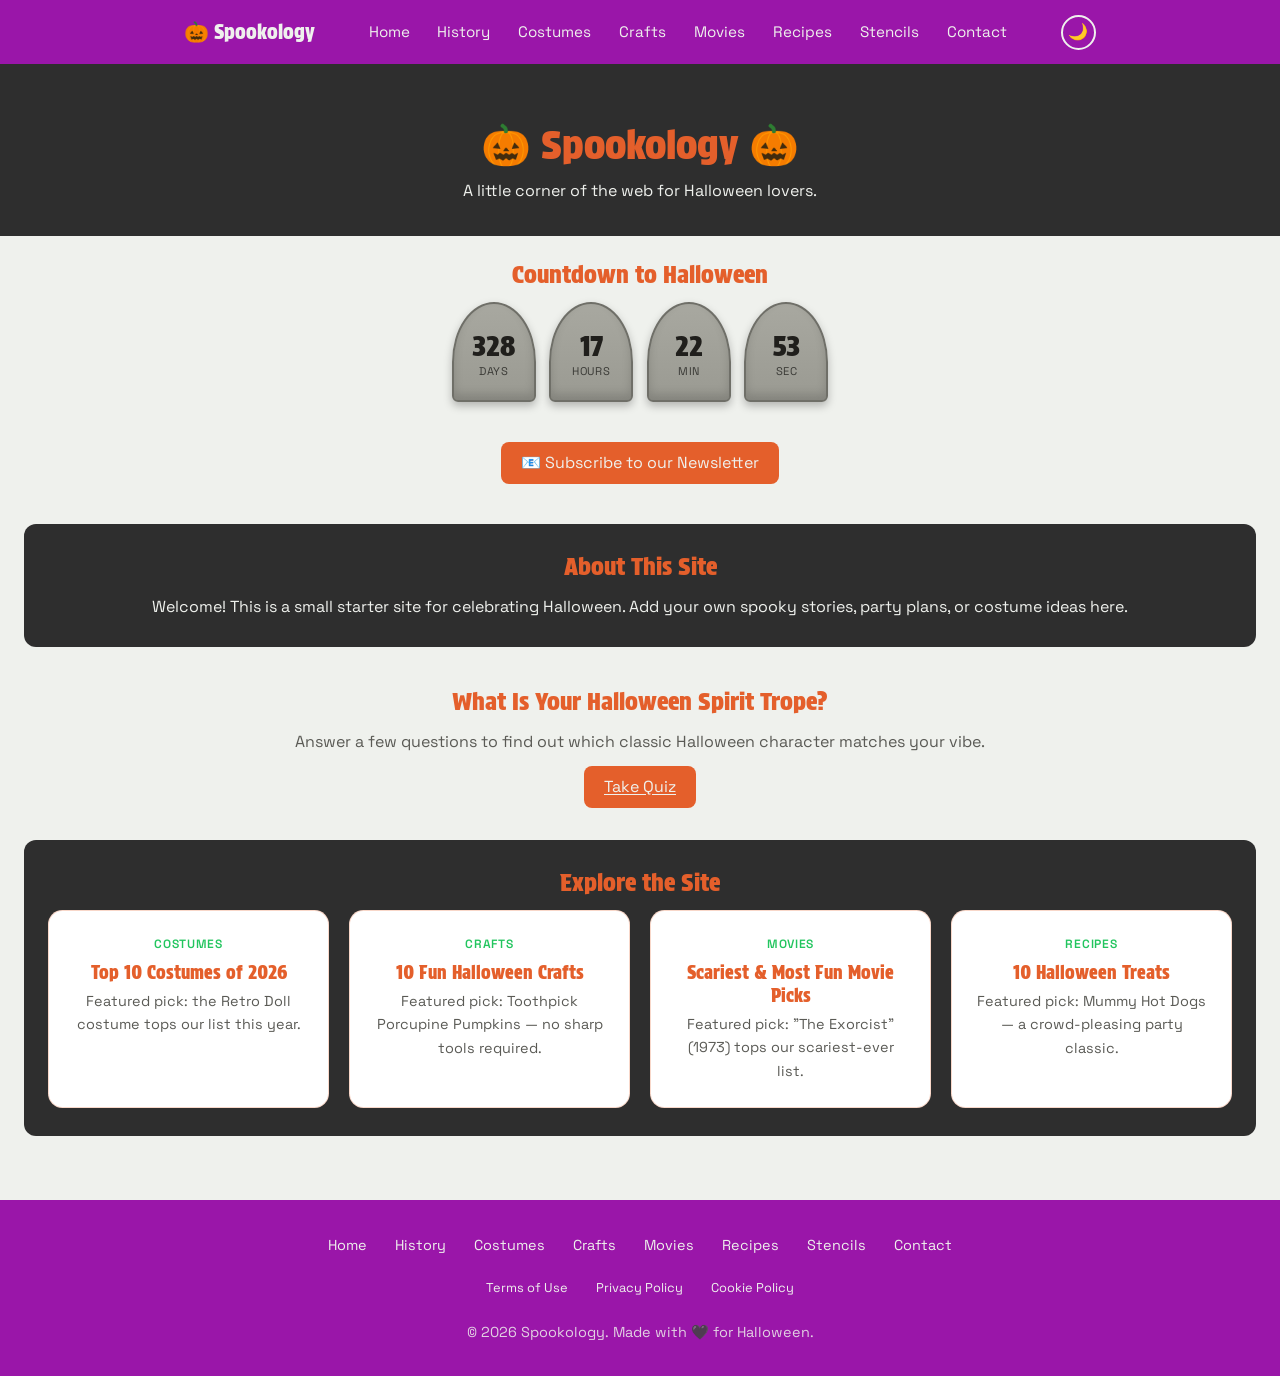
==== commit cf3b5b15: "Add SEO, Open Graph, and Twitter Card meta tags to all pages Since this is a static HTML site (not N" ====
--- a/index.html
+++ b/index.html
@@ -3,7 +3,24 @@
 <head>
   <meta charset="UTF-8" />
   <meta name="viewport" content="width=device-width, initial-scale=1.0" />
-  <title>Spookology</title>
+  <title>Home - Spookology</title>
+  <meta name="description" content="Welcome! This is a small starter site for celebrating Halloween. Add your own spooky stories, party plans, or costume ideas here." />
+  <meta name="robots" content="index, follow" />
+  <meta name="theme-color" content="#e19614" />
+  <link rel="canonical" href="https://suzannev0.github.io/spookology/" />
+
+  <meta property="og:type" content="website" />
+  <meta property="og:site_name" content="Spookology" />
+  <meta property="og:title" content="Home - Spookology" />
+  <meta property="og:description" content="Welcome! This is a small starter site for celebrating Halloween. Add your own spooky stories, party plans, or costume ideas here." />
+  <meta property="og:url" content="https://suzannev0.github.io/spookology/" />
+  <meta property="og:image" content="https://suzannev0.github.io/spookology/img/history/jack-o-lanterns.jpg" />
+
+  <meta name="twitter:card" content="summary_large_image" />
+  <meta name="twitter:site" content="@SuzanneH" />
+  <meta name="twitter:title" content="Home - Spookology" />
+  <meta name="twitter:description" content="Welcome! This is a small starter site for celebrating Halloween. Add your own spooky stories, party plans, or costume ideas here." />
+  <meta name="twitter:image" content="https://suzannev0.github.io/spookology/img/history/jack-o-lanterns.jpg" />
 
   <link rel="icon" href="data:image/svg+xml,<svg xmlns='http://www.w3.org/2000/svg' viewBox='0 0 100 100'><rect x='30' y='84' width='7' height='12' rx='2' fill='%23222222'/><rect x='45' y='86' width='7' height='12' rx='2' fill='%23222222'/><rect x='60' y='84' width='7' height='12' rx='2' fill='%23222222'/><path d='M16 46 Q4 46 8 34' stroke='%23222222' stroke-width='6' fill='none' stroke-linecap='round'/><path d='M84 46 Q96 46 92 34' stroke='%23222222' stroke-width='6' fill='none' stroke-linecap='round'/><ellipse cx='50' cy='62' rx='32' ry='26' fill='%23222222'/><ellipse cx='50' cy='40' rx='28' ry='8' fill='%2344c95a'/><circle cx='38' cy='24' r='5' fill='%2344c95a'/><circle cx='58' cy='18' r='6' fill='%2344c95a'/><circle cx='66' cy='30' r='4' fill='%2344c95a'/></svg>" />
   <link rel="preconnect" href="https://fonts.googleapis.com" />
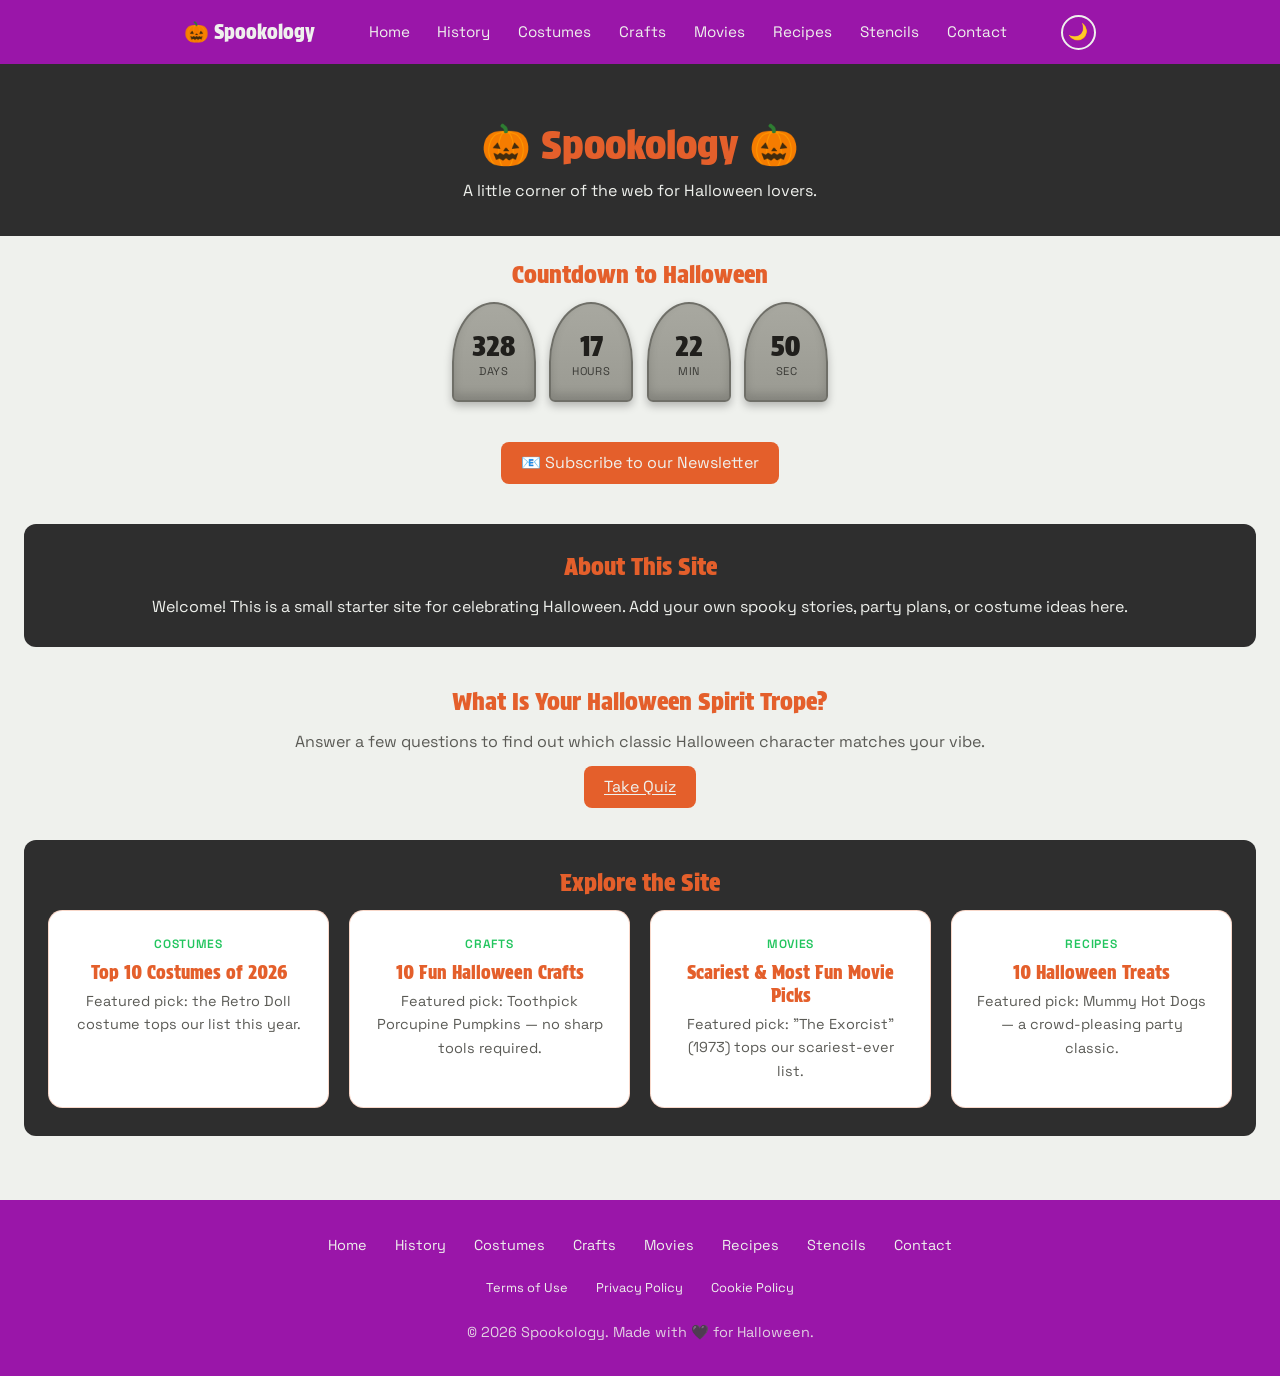
==== commit b0d9f5d7: "Turn nav into a hamburger menu on tablet and phone sizes Below 860px width, the nav links collapse b" ====
--- a/index.html
+++ b/index.html
@@ -41,7 +41,7 @@
   <nav class="site-nav" aria-label="Primary">
     <div class="nav-inner">
       <a class="nav-brand" href="index.html">🎃 Spookology</a>
-      <ul class="nav-links">
+      <ul class="nav-links" id="nav-links">
         <li><a href="index.html">Home</a></li>
         <li><a href="history.html">History</a></li>
         <li><a href="costumes.html">Costumes</a></li>
@@ -51,6 +51,7 @@
         <li><a href="stencils.html">Stencils</a></li>
         <li><a href="contact.html">Contact</a></li>
       </ul>
+      <button id="nav-toggle" class="nav-toggle" type="button" aria-expanded="false" aria-controls="nav-links" aria-label="Toggle navigation menu">☰</button>
       <button id="theme-toggle" class="theme-toggle" type="button" aria-label="Switch to dark mode">🌙</button>
     </div>
   </nav>
--- a/css/style.css
+++ b/css/style.css
@@ -209,6 +209,69 @@
   transform: scale(0.95);
 }
 
+/* ---------- Mobile hamburger nav ---------- */
+.nav-toggle {
+  display: none;
+  background: transparent;
+  border: 2px solid var(--nav-text);
+  color: var(--nav-text);
+  border-radius: 0.4rem;
+  width: 2.4rem;
+  height: 2.4rem;
+  align-items: center;
+  justify-content: center;
+  font-size: 1.2rem;
+  line-height: 1;
+  cursor: pointer;
+  transition: transform 0.1s ease, background-color 0.15s ease;
+}
+
+.nav-toggle:hover {
+  background: rgba(255, 255, 255, 0.2);
+}
+
+.nav-toggle:active {
+  transform: scale(0.95);
+}
+
+.nav-toggle:focus-visible {
+  outline: 3px solid var(--ring);
+  outline-offset: 2px;
+}
+
+@media (max-width: 860px) {
+  .nav-brand {
+    order: 1;
+  }
+
+  .nav-toggle {
+    display: inline-flex;
+    order: 2;
+  }
+
+  .theme-toggle {
+    order: 3;
+  }
+
+  .nav-links {
+    order: 4;
+    display: none;
+    flex-basis: 100%;
+    flex-direction: column;
+    align-items: stretch;
+    gap: 0.15rem;
+    margin-top: 0.5rem;
+  }
+
+  .nav-links.open {
+    display: flex;
+  }
+
+  .nav-links a {
+    width: 100%;
+  }
+}
+
 /* ---------- Hero ---------- */
 .hero {
   text-align: center;
